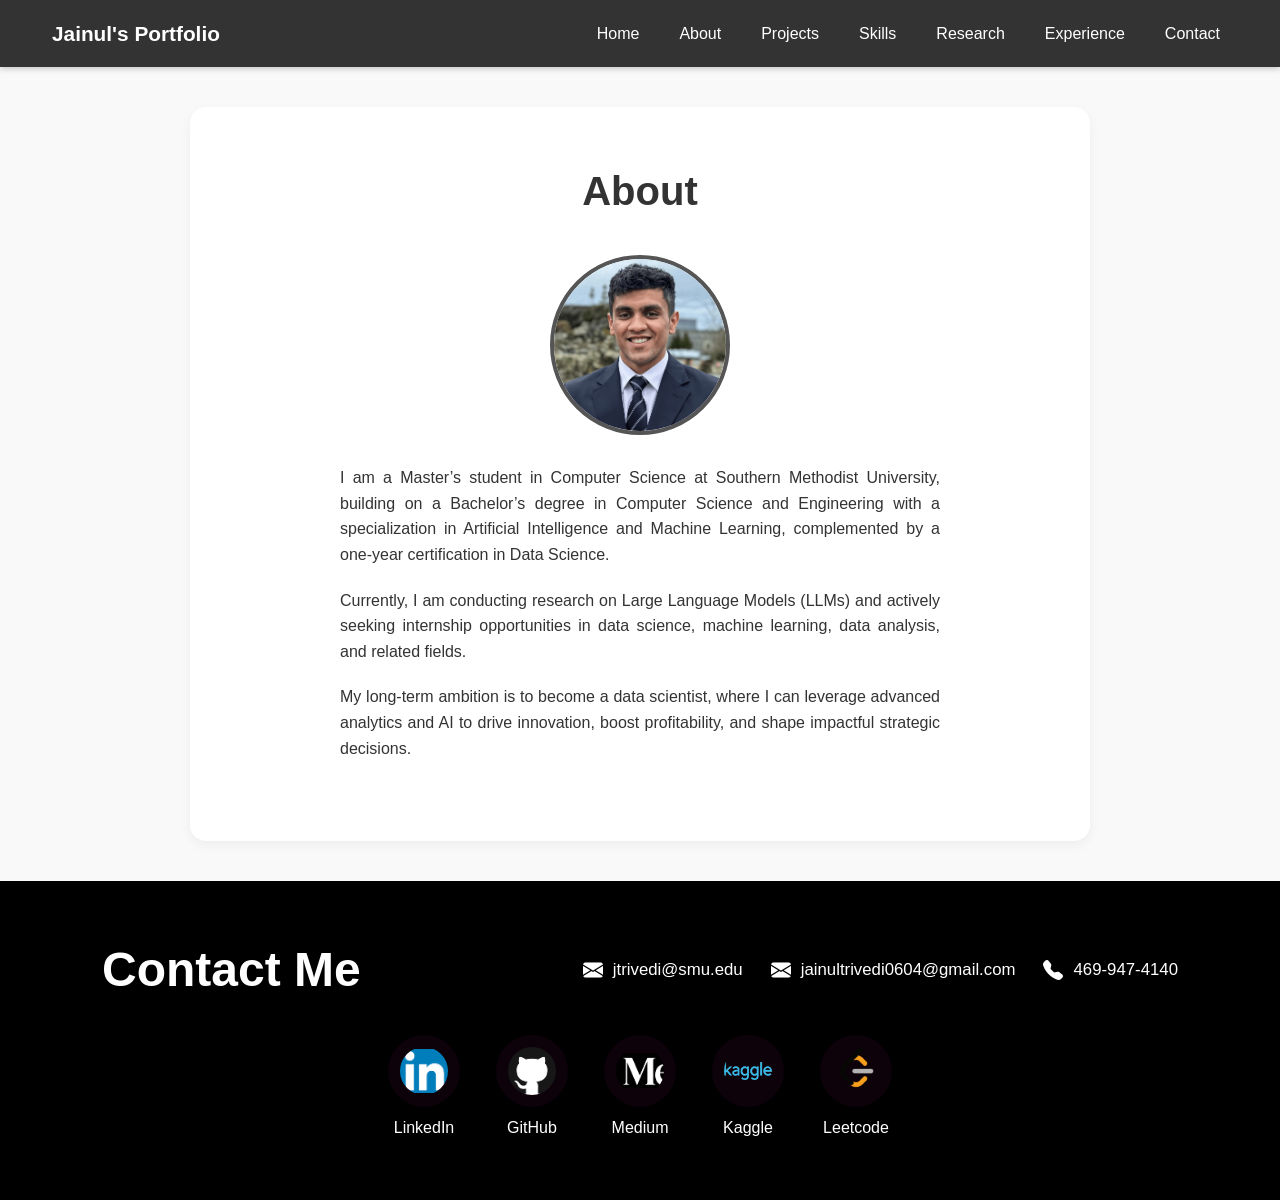
==== about.html @ 762e6ca6 "Initial commit" ====
<!DOCTYPE html>
<html lang="en">
<head>
  <meta charset="UTF-8" />
  <meta name="viewport" content="width=device-width, initial-scale=1.0"/>
  <title>About - Jainul's Portfolio</title>
  <link href="https://cdn.jsdelivr.net/npm/bootstrap@5.3.2/dist/css/bootstrap.min.css" rel="stylesheet">
  <link rel="stylesheet" href="https://cdn.jsdelivr.net/npm/bootstrap-icons@1.11.3/font/bootstrap-icons.css">
  <style>
    html {
      scroll-behavior: smooth;
    }
    body {
      margin: 0;
      font-family: Arial, sans-serif;
      line-height: 1.6;
      background-color: #f9f9f9;
      color: #333;
    }
    .navbar {
      position: sticky;
      top: 0;
      z-index: 1000;
      background-color: #333;
      padding: 12px 20px;
      box-shadow: 0 2px 6px rgba(0,0,0,0.2);
    }
    .navbar .container-fluid {
      display: flex;
      justify-content: space-between;
      align-items: center;
      max-width: 1200px;
      margin: 0 auto;
    }
    .navbar-brand {
      color: #fff;
      font-size: 1.3rem;
      font-weight: bold;
      text-decoration: none;
    }
    .nav-links {
      list-style: none;
      display: flex;
      gap: 24px;
      margin: 0;
      padding: 0;
    }
    .nav-link {
      color: #fff;
      text-decoration: none;
      font-size: 1rem;
      padding: 6px 8px;
      transition: background-color 0.3s ease, color 0.3s ease;
    }
    .nav-link:hover {
      background-color: #555;
      border-radius: 4px;
      color: #ffdd57;
    }
    @media (max-width: 768px) {
      .nav-links {
        flex-wrap: wrap;
        gap: 12px;
        justify-content: center;
      }
    }
    .about-section {
      text-align: center;
      padding: 60px 20px;
      background-color: #ffffff;
      max-width: 900px;
      margin: 40px auto;
      border-radius: 1rem;
      box-shadow: 0 4px 12px rgba(0, 0, 0, 0.05);
      transition: transform 0.3s ease;
    }
    .about-section:hover { transform: scale(1.01); }
    .about-section h1 { font-size: 2.5rem; margin-bottom: 40px; font-weight: bold; }
    .about-section img {
      width: 180px; height: 180px; border-radius: 50%; border: 4px solid #555;
      object-fit: cover; display: block; margin: 0 auto 30px;
      transition: transform 0.3s ease, box-shadow 0.3s ease;
    }
    .about-section img:hover {
      transform: scale(1.05);
      box-shadow: 0 8px 20px rgba(0, 0, 0, 0.15);
    }
    .about-text { max-width: 600px; margin: 0 auto; font-size: 1rem; text-align: justify; }
    .about-text p { margin-bottom: 20px; }
    @media (max-width: 600px) {
      .about-section h1 { font-size: 2rem; }
      .about-section img { width: 140px; height: 140px; }
    }
    .contact-section {
      background-color: #000;
      color: #fff;
      padding: 60px 20px;
    }
    .contact-section .container-fluid {
      max-width: 1100px;
    }
    .contact-top {
      display: flex;
      align-items: center;
      justify-content: space-between;
      gap: 20px;
      flex-wrap: wrap;
    }
    .contact-top h2 {
      font-size: 3rem;
      margin: 0;
      font-weight: 700;
    }
    .contact-info {
      display: flex;
      gap: 28px;
      align-items: center;
    }
    .contact-info a {
      display: inline-flex;
      align-items: center;
      gap: 10px;
      color: #fff;
      text-decoration: none;
      font-weight: 500;
      font-size: 1.05rem;
    }
    .contact-info .bi {
      font-size: 1.25rem;
      color: #fff;
    }
    .social-icons {
      display: flex;
      justify-content: center;
      gap: 36px;
      flex-wrap: wrap;
      margin-top: 36px;
    }
    .icon-item {
      display: flex;
      flex-direction: column;
      align-items: center;
      text-decoration: none;
      color: #fff;
    }
    .icon-item img {
      width: 72px;
      height: 72px;
      border-radius: 50%;
      background-color: #0d020a;
      padding: 12px;
      object-fit: contain;
      display: block;
      transition: transform .25s ease, box-shadow .25s ease;
    }
    .icon-item span {
      margin-top: 8px;
      font-size: 1rem;
    }
    .icon-item:hover img {
      transform: translateY(-6px);
      box-shadow: 0 10px 30px rgba(227,95,185,0.22);
    }
    @media (max-width: 767px) {
      .contact-top {
        align-items: flex-start;
      }
      .contact-top h2 { font-size: 2.2rem; }
      .contact-info { gap: 18px; margin-top: 8px; }
      .social-icons { justify-content: flex-start; margin-top: 20px; }
    }
  </style>
</head>
<body>
    <nav class="navbar">
        <div class="container-fluid">
        <a href="index.html" class="navbar-brand">Jainul's Portfolio</a>
        <ul class="nav-links">
            <li><a class="nav-link" href="index.html">Home</a></li>
            <li><a class="nav-link" href="about.html">About</a></li>
            <li><a class="nav-link" href="projects.html">Projects</a></li>
            <li><a class="nav-link" href="skills.html">Skills</a></li>
            <li><a class="nav-link" href="research.html">Research</a></li>
            <li><a class="nav-link" href="experience.html">Experience</a></li>
            <li><a class="nav-link" href="#contact">Contact</a></li>
        </ul>
        </div>
    </nav>
  
  <section id="about" class="about-section">
    <h1>About</h1>
    <img src="images/about.png" alt="Profile Picture" />
    <div class="about-text">
      <p>I am a Master’s student in Computer Science at Southern Methodist University, building on a Bachelor’s degree in Computer Science and Engineering with a specialization in Artificial Intelligence and Machine Learning, complemented by a one-year certification in Data Science.</p>
      <p>Currently, I am conducting research on Large Language Models (LLMs) and actively seeking internship opportunities in data science, machine learning, data analysis, and related fields.</p>
      <p>My long-term ambition is to become a data scientist, where I can leverage advanced analytics and AI to drive innovation, boost profitability, and shape impactful strategic decisions.</p>
    </div>
  </section>

  <section id="contact" class="contact-section">
    <div class="container-fluid">
      <div class="contact-top">
        <h2>Contact Me</h2>
        <div class="contact-info">
          <a href="mailto:jtrivedi@smu.edu">
            <i class="bi bi-envelope-fill"></i>
            <span>jtrivedi@smu.edu</span>
          </a>
          <a href="mailto:jainultrivedi0604@gmail.com">
            <i class="bi bi-envelope-fill"></i>
            <span>jainultrivedi0604@gmail.com</span>
          </a>
          <a href="tel:4699474140">
            <i class="bi bi-telephone-fill"></i>
            <span>469-947-4140</span>
          </a>
        </div>
      </div>
      <div class="social-icons">
        <a class="icon-item" href="https://www.linkedin.com/in/jainultrivedi" target="_blank" aria-label="LinkedIn">
          <img src="images/contact/1.png" alt="LinkedIn">
          <span>LinkedIn</span>
        </a>
        <a class="icon-item" href="https://github.com/JainulTrivedi55555" target="_blank" aria-label="GitHub">
          <img src="images/contact/3.png" alt="GitHub">
          <span>GitHub</span>
        </a>
        <a class="icon-item" href="https://medium.com/@jainultrivedi55555" target="_blank" aria-label="Medium">
          <img src="images/contact/4.png" alt="Medium">
          <span>Medium</span>
        </a>
        <a class="icon-item" href="https://www.kaggle.com/jainultrivedi1" target="_blank" aria-label="Kaggle">
          <img src="images/contact/2.png" alt="Kaggle">
          <span>Kaggle</span>
        </a>
        <a class="icon-item" href="https://leetcode.com/u/91ikk5rxSj/" target="_blank" aria-label="Leetcode">
          <img src="images/contact/5.png" alt="Leetcode">
          <span>Leetcode</span>
        </a>
      </div>
    </div>
  </section>
</body>
</html>
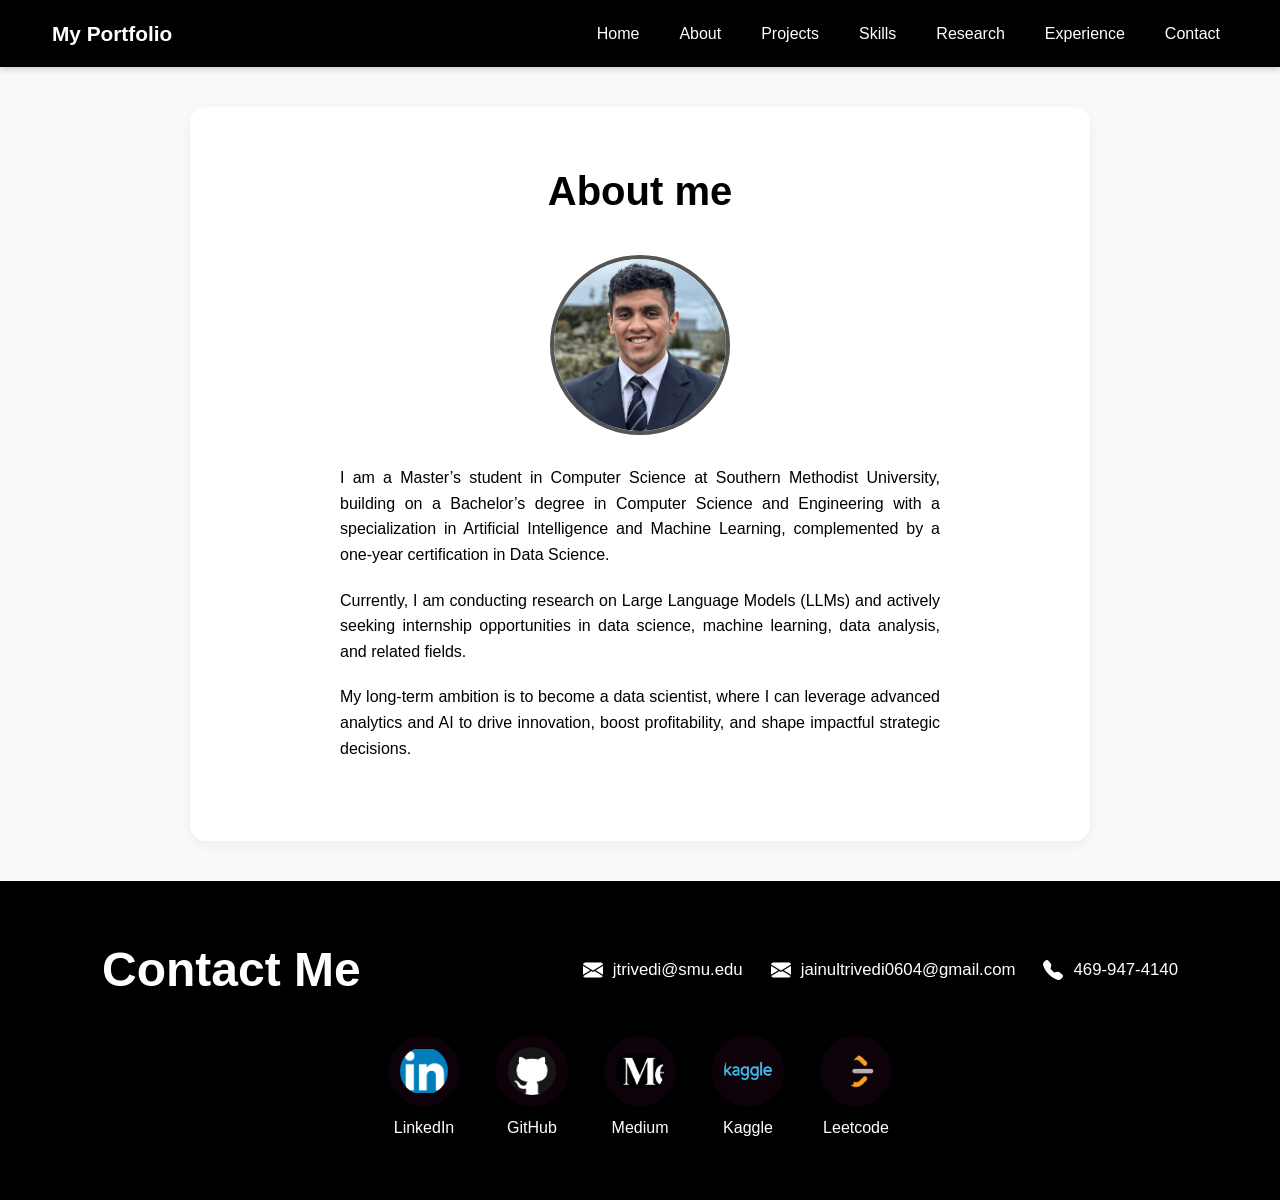
==== commit c0d58c90: "Second Commit" ====
--- a/about.html
+++ b/about.html
@@ -15,13 +15,13 @@
       font-family: Arial, sans-serif;
       line-height: 1.6;
       background-color: #f9f9f9;
-      color: #333;
+      color: #000000;
     }
     .navbar {
       position: sticky;
       top: 0;
       z-index: 1000;
-      background-color: #333;
+      background-color: #000000;
       padding: 12px 20px;
       box-shadow: 0 2px 6px rgba(0,0,0,0.2);
     }
@@ -53,7 +53,7 @@
       transition: background-color 0.3s ease, color 0.3s ease;
     }
     .nav-link:hover {
-      background-color: #555;
+      background-color: #000000;
       border-radius: 4px;
       color: #ffdd57;
     }
@@ -174,7 +174,7 @@
 <body>
     <nav class="navbar">
         <div class="container-fluid">
-        <a href="index.html" class="navbar-brand">Jainul's Portfolio</a>
+        <a href="index.html" class="navbar-brand">My Portfolio</a>
         <ul class="nav-links">
             <li><a class="nav-link" href="index.html">Home</a></li>
             <li><a class="nav-link" href="about.html">About</a></li>
@@ -188,7 +188,7 @@
     </nav>
   
   <section id="about" class="about-section">
-    <h1>About</h1>
+    <h1>About me</h1>
     <img src="images/about.png" alt="Profile Picture" />
     <div class="about-text">
       <p>I am a Master’s student in Computer Science at Southern Methodist University, building on a Bachelor’s degree in Computer Science and Engineering with a specialization in Artificial Intelligence and Machine Learning, complemented by a one-year certification in Data Science.</p>
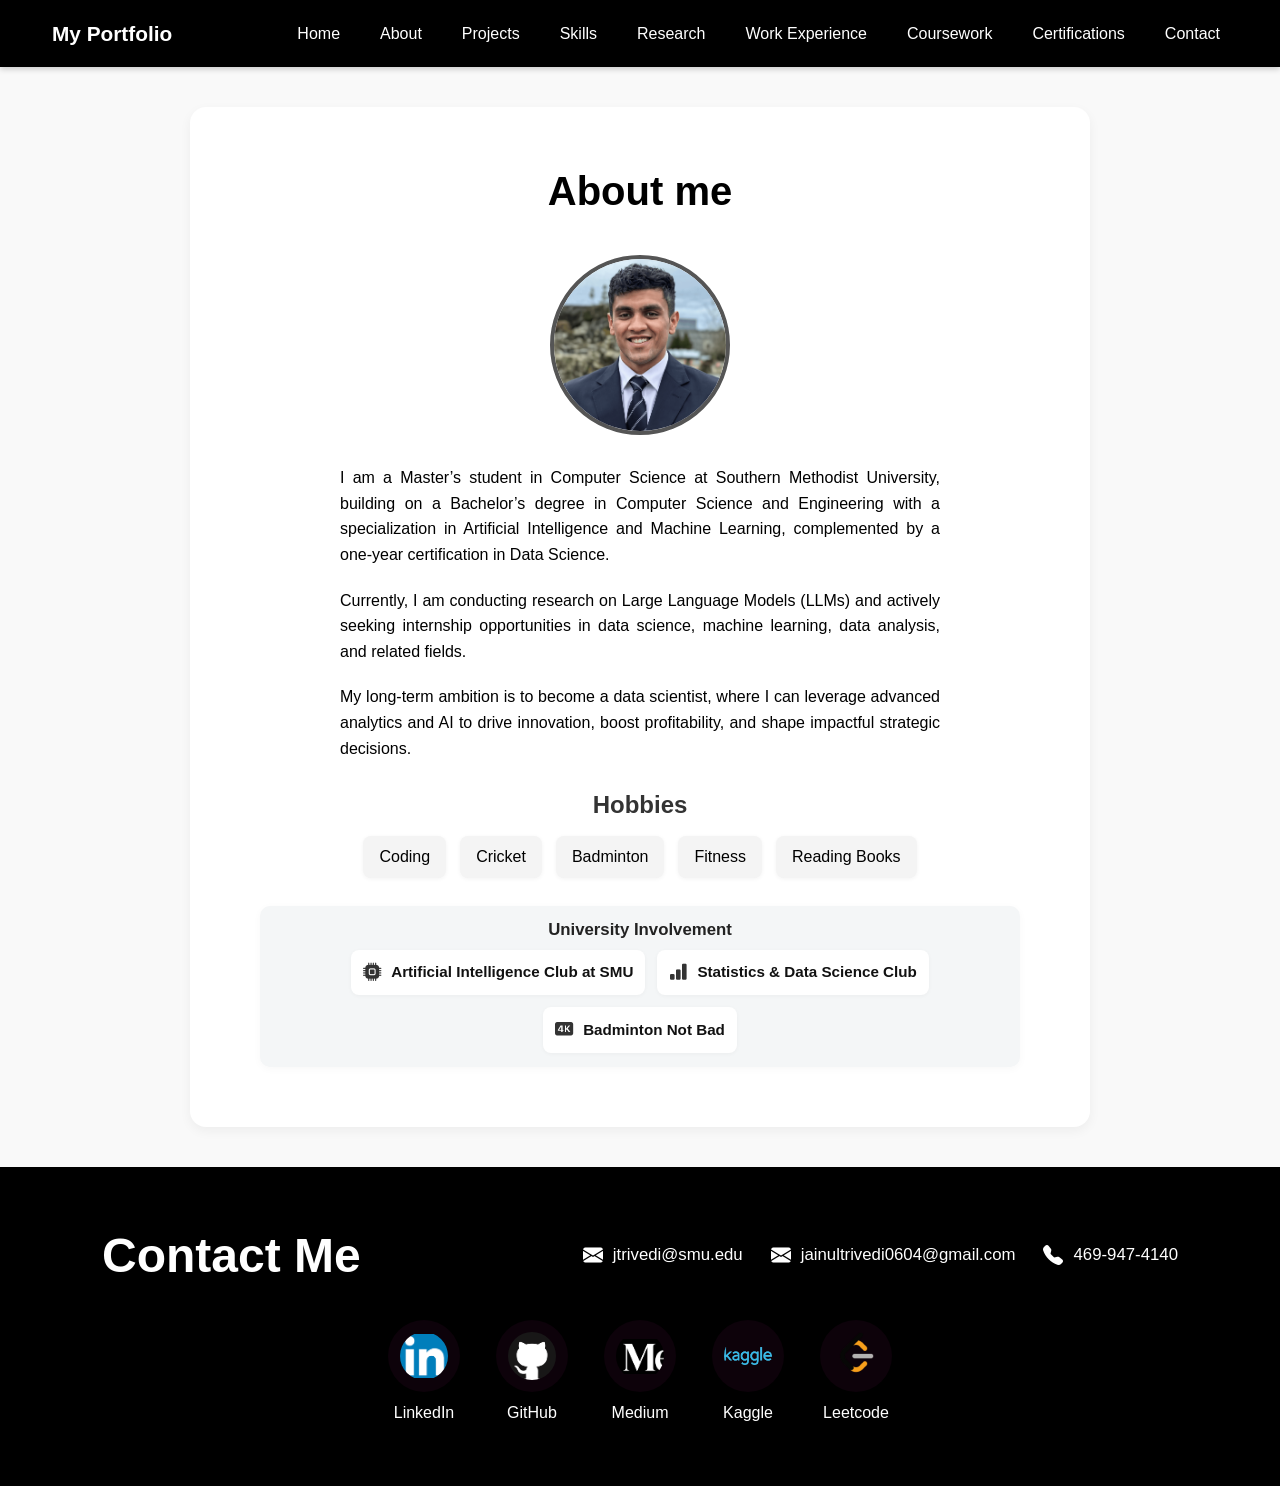
==== commit 0e25b3ab: "Coursework and certifications created" ====
--- a/about.html
+++ b/about.html
@@ -7,72 +7,40 @@
   <link href="https://cdn.jsdelivr.net/npm/bootstrap@5.3.2/dist/css/bootstrap.min.css" rel="stylesheet">
   <link rel="stylesheet" href="https://cdn.jsdelivr.net/npm/bootstrap-icons@1.11.3/font/bootstrap-icons.css">
   <style>
-    html {
-      scroll-behavior: smooth;
-    }
+    html { scroll-behavior: smooth; }
     body {
-      margin: 0;
-      font-family: Arial, sans-serif;
-      line-height: 1.6;
-      background-color: #f9f9f9;
-      color: #000000;
-    }
+      margin: 0; font-family: Arial, sans-serif; line-height: 1.6;
+      background-color: #f9f9f9; color: #000000;
+      opacity: 0;
+      transition: opacity 0.5s ease-in-out;
+    }
+    body.fade-in { opacity: 1; }
+
     .navbar {
-      position: sticky;
-      top: 0;
-      z-index: 1000;
-      background-color: #000000;
-      padding: 12px 20px;
-      box-shadow: 0 2px 6px rgba(0,0,0,0.2);
+      position: sticky; top: 0; z-index: 1000; background-color: #000000;
+      padding: 12px 20px; box-shadow: 0 2px 6px rgba(0,0,0,0.2);
     }
     .navbar .container-fluid {
-      display: flex;
-      justify-content: space-between;
-      align-items: center;
-      max-width: 1200px;
-      margin: 0 auto;
+      display: flex; justify-content: space-between; align-items: center;
+      max-width: 1200px; margin: 0 auto;
     }
     .navbar-brand {
-      color: #fff;
-      font-size: 1.3rem;
-      font-weight: bold;
-      text-decoration: none;
+      color: #fff; font-size: 1.3rem; font-weight: bold; text-decoration: none;
     }
     .nav-links {
-      list-style: none;
-      display: flex;
-      gap: 24px;
-      margin: 0;
-      padding: 0;
+      list-style: none; display: flex; gap: 24px; margin: 0; padding: 0;
     }
     .nav-link {
-      color: #fff;
-      text-decoration: none;
-      font-size: 1rem;
-      padding: 6px 8px;
-      transition: background-color 0.3s ease, color 0.3s ease;
-    }
-    .nav-link:hover {
-      background-color: #000000;
-      border-radius: 4px;
-      color: #ffdd57;
-    }
-    @media (max-width: 768px) {
-      .nav-links {
-        flex-wrap: wrap;
-        gap: 12px;
-        justify-content: center;
-      }
-    }
+      color: #fff; text-decoration: none; font-size: 1rem;
+      padding: 6px 8px; transition: background-color 0.3s ease, color 0.3s ease;
+    }
+    .nav-link:hover { background-color: #000000; border-radius: 4px; color: #ffdd57; }
+    @media (max-width: 768px) { .nav-links { flex-wrap: wrap; gap: 12px; justify-content: center; } }
+
     .about-section {
-      text-align: center;
-      padding: 60px 20px;
-      background-color: #ffffff;
-      max-width: 900px;
-      margin: 40px auto;
-      border-radius: 1rem;
-      box-shadow: 0 4px 12px rgba(0, 0, 0, 0.05);
-      transition: transform 0.3s ease;
+      text-align: center; padding: 60px 20px; background-color: #ffffff;
+      max-width: 900px; margin: 40px auto; border-radius: 1rem;
+      box-shadow: 0 4px 12px rgba(0,0,0,0.05); transition: transform 0.3s ease;
     }
     .about-section:hover { transform: scale(1.01); }
     .about-section h1 { font-size: 2.5rem; margin-bottom: 40px; font-weight: bold; }
@@ -81,112 +49,116 @@
       object-fit: cover; display: block; margin: 0 auto 30px;
       transition: transform 0.3s ease, box-shadow 0.3s ease;
     }
-    .about-section img:hover {
-      transform: scale(1.05);
-      box-shadow: 0 8px 20px rgba(0, 0, 0, 0.15);
-    }
+    .about-section img:hover { transform: scale(1.05); box-shadow: 0 8px 20px rgba(0,0,0,0.15); }
     .about-text { max-width: 600px; margin: 0 auto; font-size: 1rem; text-align: justify; }
     .about-text p { margin-bottom: 20px; }
+
+    /* Hobbies styling */
+    .hobbies-section { margin-top: 30px; text-align: center; }
+    .hobbies-section h2 { font-size: 1.5rem; margin-bottom: 16px; font-weight: 600; color: #333; }
+    .hobbies-list { display: flex; justify-content: center; flex-wrap: wrap; gap: 14px; }
+    .hobby {
+      background-color: #f4f4f4; padding: 8px 16px;
+      border-radius: 8px; font-weight: 500; box-shadow: 0 1px 4px rgba(0,0,0,0.05);
+    }
+
+    /* University Involvement styling */
+    .univ-involvement {
+      margin-top: 28px; padding: 14px; background-color: #f4f6f7;
+      border-radius: 10px; max-width: 760px; margin-left: auto; margin-right: auto;
+      box-shadow: 0 2px 8px rgba(0,0,0,0.03);
+    }
+    .univ-involvement h2 {
+      font-size: 1.05rem; margin: 0 0 10px 0; text-align: center; color: #222; font-weight: 600;
+    }
+    .univ-clubs {
+      display: flex; justify-content: center; gap: 12px; flex-wrap: wrap;
+    }
+    .univ-club {
+      display: flex; align-items: center; gap: 10px;
+      background-color: #ffffff; padding: 8px 12px; border-radius: 8px;
+      min-width: 170px; box-shadow: 0 1px 4px rgba(0,0,0,0.04);
+    }
+    .univ-club i { font-size: 1.15rem; color: #333; }
+    .univ-club .title { font-size: 0.95rem; font-weight: 600; color: #111; text-align: left; }
+
     @media (max-width: 600px) {
       .about-section h1 { font-size: 2rem; }
       .about-section img { width: 140px; height: 140px; }
-    }
+      .univ-involvement { padding: 12px; }
+      .univ-club { min-width: 140px; padding: 6px 10px; }
+      .univ-club .title { font-size: 0.85rem; }
+    }
+
     .contact-section {
-      background-color: #000;
-      color: #fff;
-      padding: 60px 20px;
-    }
-    .contact-section .container-fluid {
-      max-width: 1100px;
-    }
+      background-color: #000; color: #fff; padding: 60px 20px;
+    }
+    .contact-section .container-fluid { max-width: 1100px; }
     .contact-top {
-      display: flex;
-      align-items: center;
-      justify-content: space-between;
-      gap: 20px;
-      flex-wrap: wrap;
-    }
-    .contact-top h2 {
-      font-size: 3rem;
-      margin: 0;
-      font-weight: 700;
-    }
-    .contact-info {
-      display: flex;
-      gap: 28px;
-      align-items: center;
-    }
+      display: flex; align-items: center; justify-content: space-between;
+      gap: 20px; flex-wrap: wrap;
+    }
+    .contact-top h2 { font-size: 3rem; margin: 0; font-weight: 700; }
+    .contact-info { display: flex; gap: 28px; align-items: center; }
     .contact-info a {
-      display: inline-flex;
-      align-items: center;
-      gap: 10px;
-      color: #fff;
-      text-decoration: none;
-      font-weight: 500;
-      font-size: 1.05rem;
-    }
-    .contact-info .bi {
-      font-size: 1.25rem;
-      color: #fff;
-    }
+      display: inline-flex; align-items: center; gap: 10px;
+      color: #fff; text-decoration: none; font-weight: 500; font-size: 1.05rem;
+    }
+    .contact-info .bi { font-size: 1.25rem; color: #fff; }
     .social-icons {
-      display: flex;
-      justify-content: center;
-      gap: 36px;
-      flex-wrap: wrap;
-      margin-top: 36px;
+      display: flex; justify-content: center; gap: 36px; flex-wrap: wrap; margin-top: 36px;
     }
     .icon-item {
-      display: flex;
-      flex-direction: column;
-      align-items: center;
-      text-decoration: none;
-      color: #fff;
+      display: flex; flex-direction: column; align-items: center;
+      text-decoration: none; color: #fff;
     }
     .icon-item img {
-      width: 72px;
-      height: 72px;
-      border-radius: 50%;
-      background-color: #0d020a;
-      padding: 12px;
-      object-fit: contain;
-      display: block;
+      width: 72px; height: 72px; border-radius: 50%; background-color: #0d020a;
+      padding: 12px; object-fit: contain; display: block;
       transition: transform .25s ease, box-shadow .25s ease;
     }
-    .icon-item span {
-      margin-top: 8px;
-      font-size: 1rem;
-    }
+    .icon-item span { margin-top: 8px; font-size: 1rem; }
     .icon-item:hover img {
       transform: translateY(-6px);
       box-shadow: 0 10px 30px rgba(227,95,185,0.22);
     }
     @media (max-width: 767px) {
-      .contact-top {
-        align-items: flex-start;
-      }
+      .contact-top { align-items: flex-start; }
       .contact-top h2 { font-size: 2.2rem; }
       .contact-info { gap: 18px; margin-top: 8px; }
       .social-icons { justify-content: flex-start; margin-top: 20px; }
     }
+    .fade-item {
+        opacity: 0;
+        transform: translateY(20px);
+        transition: opacity 0.8s ease-out, transform 0.8s ease-out;
+    }
+
+    .fade-item.show {
+        opacity: 1;
+        transform: translateY(0);
+    }
+
   </style>
 </head>
 <body>
-    <nav class="navbar">
-        <div class="container-fluid">
-        <a href="index.html" class="navbar-brand">My Portfolio</a>
-        <ul class="nav-links">
-            <li><a class="nav-link" href="index.html">Home</a></li>
-            <li><a class="nav-link" href="about.html">About</a></li>
-            <li><a class="nav-link" href="projects.html">Projects</a></li>
-            <li><a class="nav-link" href="skills.html">Skills</a></li>
-            <li><a class="nav-link" href="research.html">Research</a></li>
-            <li><a class="nav-link" href="experience.html">Experience</a></li>
-            <li><a class="nav-link" href="#contact">Contact</a></li>
-        </ul>
-        </div>
-    </nav>
-  
+  <nav class="navbar">
+    <div class="container-fluid">
+      <a href="index.html" class="navbar-brand">My Portfolio</a>
+      <ul class="nav-links">
+        <li><a class="nav-link" href="index.html">Home</a></li>
+        <li><a class="nav-link" href="about.html">About</a></li>
+        <li><a class="nav-link" href="projects.html">Projects</a></li>
+        <li><a class="nav-link" href="skills.html">Skills</a></li>
+        <li><a class="nav-link" href="research.html">Research</a></li>
+        <li><a class="nav-link" href="experience.html">Work Experience</a></li>
+        <li><a class="nav-link" href="coursework.html">Coursework</a></li>
+        <li><a class="nav-link" href="certifications.html">Certifications</a></li>
+        <li><a class="nav-link" href="#contact">Contact</a></li>
+      </ul>
+    </div>
+  </nav>
+
   <section id="about" class="about-section">
     <h1>About me</h1>
     <img src="images/about.png" alt="Profile Picture" />
@@ -194,6 +166,37 @@
       <p>I am a Master’s student in Computer Science at Southern Methodist University, building on a Bachelor’s degree in Computer Science and Engineering with a specialization in Artificial Intelligence and Machine Learning, complemented by a one-year certification in Data Science.</p>
       <p>Currently, I am conducting research on Large Language Models (LLMs) and actively seeking internship opportunities in data science, machine learning, data analysis, and related fields.</p>
       <p>My long-term ambition is to become a data scientist, where I can leverage advanced analytics and AI to drive innovation, boost profitability, and shape impactful strategic decisions.</p>
+    </div>
+
+    <!-- Hobbies Section -->
+    <div class="hobbies-section">
+      <h2>Hobbies</h2>
+      <div class="hobbies-list">
+        <div class="hobby">Coding</div>
+        <div class="hobby">Cricket</div>
+        <div class="hobby">Badminton</div>
+        <div class="hobby">Fitness</div>
+        <div class="hobby">Reading Books</div>
+      </div>
+    </div>
+
+    <!-- University Involvement -->
+    <div class="univ-involvement" aria-label="University involvement">
+      <h2>University Involvement</h2>
+      <div class="univ-clubs">
+        <div class="univ-club" title="Artificial Intelligence Club at SMU">
+          <i class="bi bi-cpu-fill"></i>
+          <div class="title">Artificial Intelligence Club at SMU</div>
+        </div>
+        <div class="univ-club" title="Statistics & Data Science Club">
+          <i class="bi bi-bar-chart-fill"></i>
+          <div class="title">Statistics & Data Science Club</div>
+        </div>
+        <div class="univ-club" title="Badminton Not Bad">
+          <i class="bi bi-badge-4k-fill"></i>
+          <div class="title">Badminton Not Bad</div>
+        </div>
+      </div>
     </div>
   </section>
 
@@ -240,5 +243,28 @@
       </div>
     </div>
   </section>
+
+  <script>
+    // Fade in on page load
+    window.addEventListener('DOMContentLoaded', () => {
+      document.body.classList.add('fade-in');
+    });
+
+    // Fade out on link click
+    const links = document.querySelectorAll('a.nav-link, .btn-resume');
+    links.forEach(link => {
+      link.addEventListener('click', e => {
+        const href = link.getAttribute('href');
+        if (href && !href.startsWith('#') && !href.startsWith('mailto:') && !href.startsWith('tel:')) {
+          e.preventDefault();
+          document.body.classList.remove('fade-in');
+          document.body.style.opacity = 0;
+          setTimeout(() => {
+            window.location = href;
+          }, 400); // same as transition duration
+        }
+      });
+    });
+  </script>
 </body>
-</html>+</html>
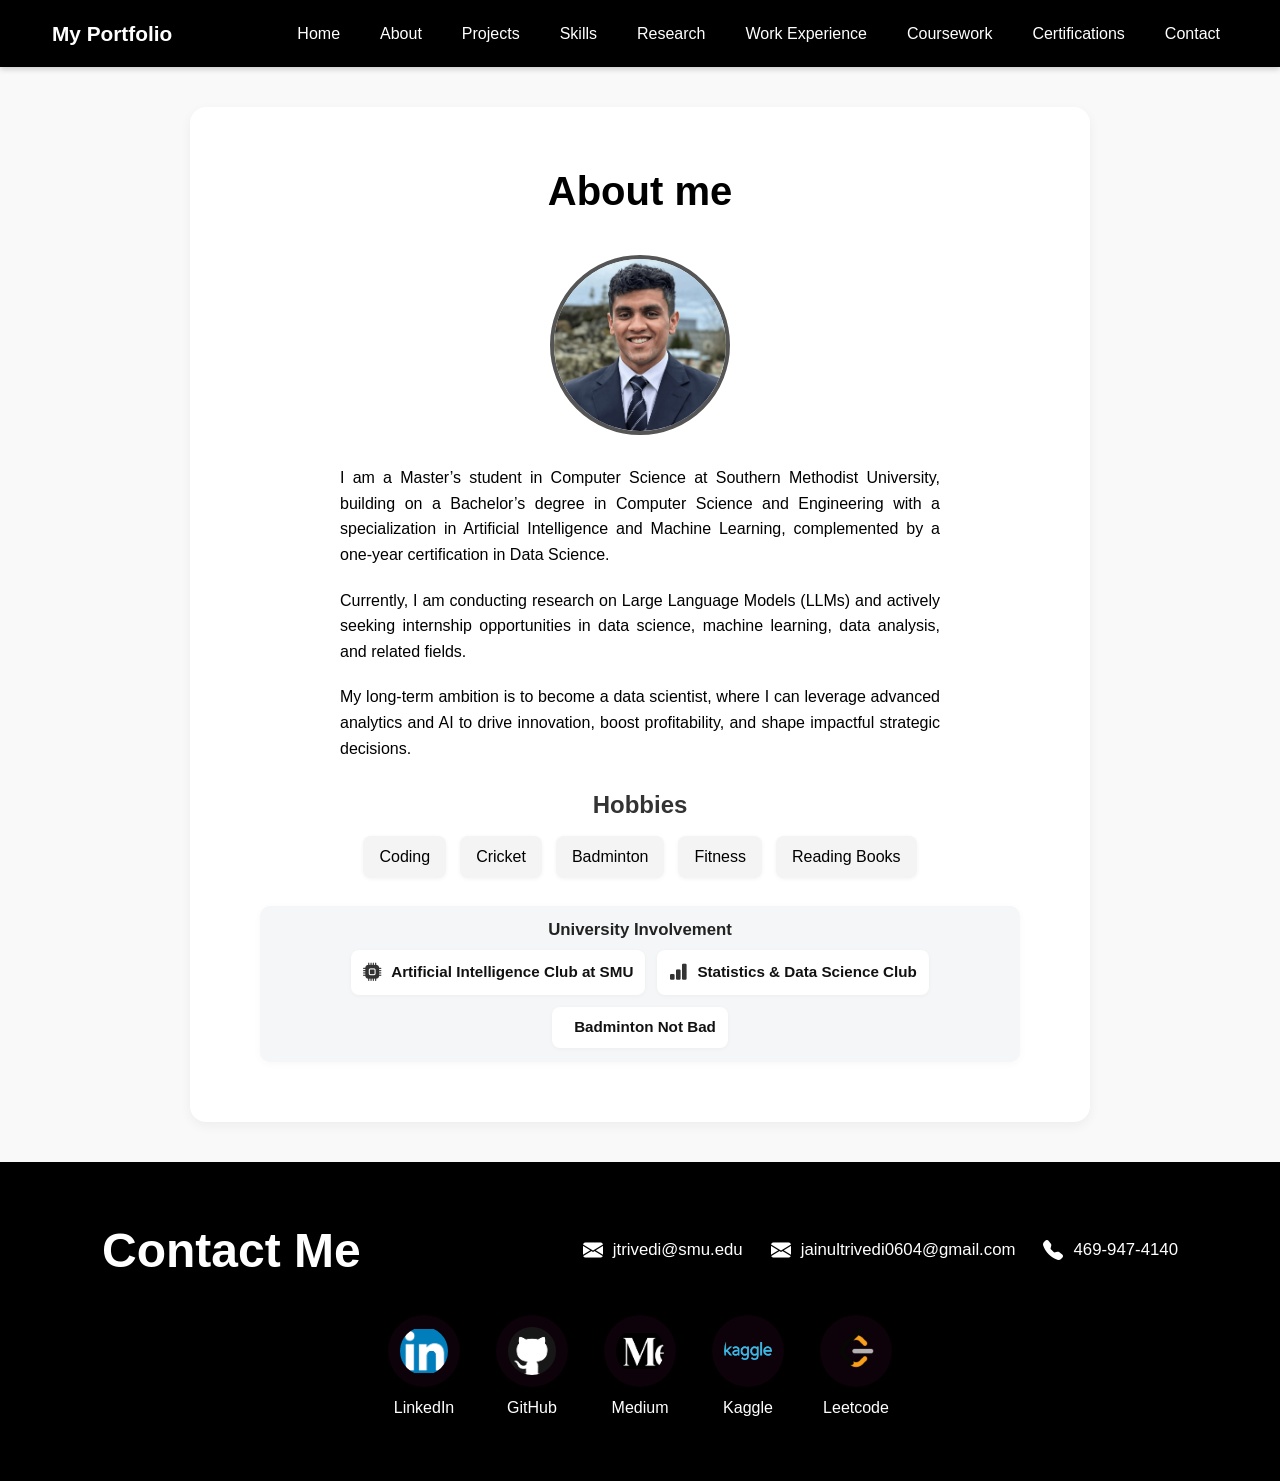
==== commit e38acba7: "About section updated" ====
--- a/about.html
+++ b/about.html
@@ -193,7 +193,7 @@
           <div class="title">Statistics & Data Science Club</div>
         </div>
         <div class="univ-club" title="Badminton Not Bad">
-          <i class="bi bi-badge-4k-fill"></i>
+          <i class="bi bi-badge-fill"></i>
           <div class="title">Badminton Not Bad</div>
         </div>
       </div>
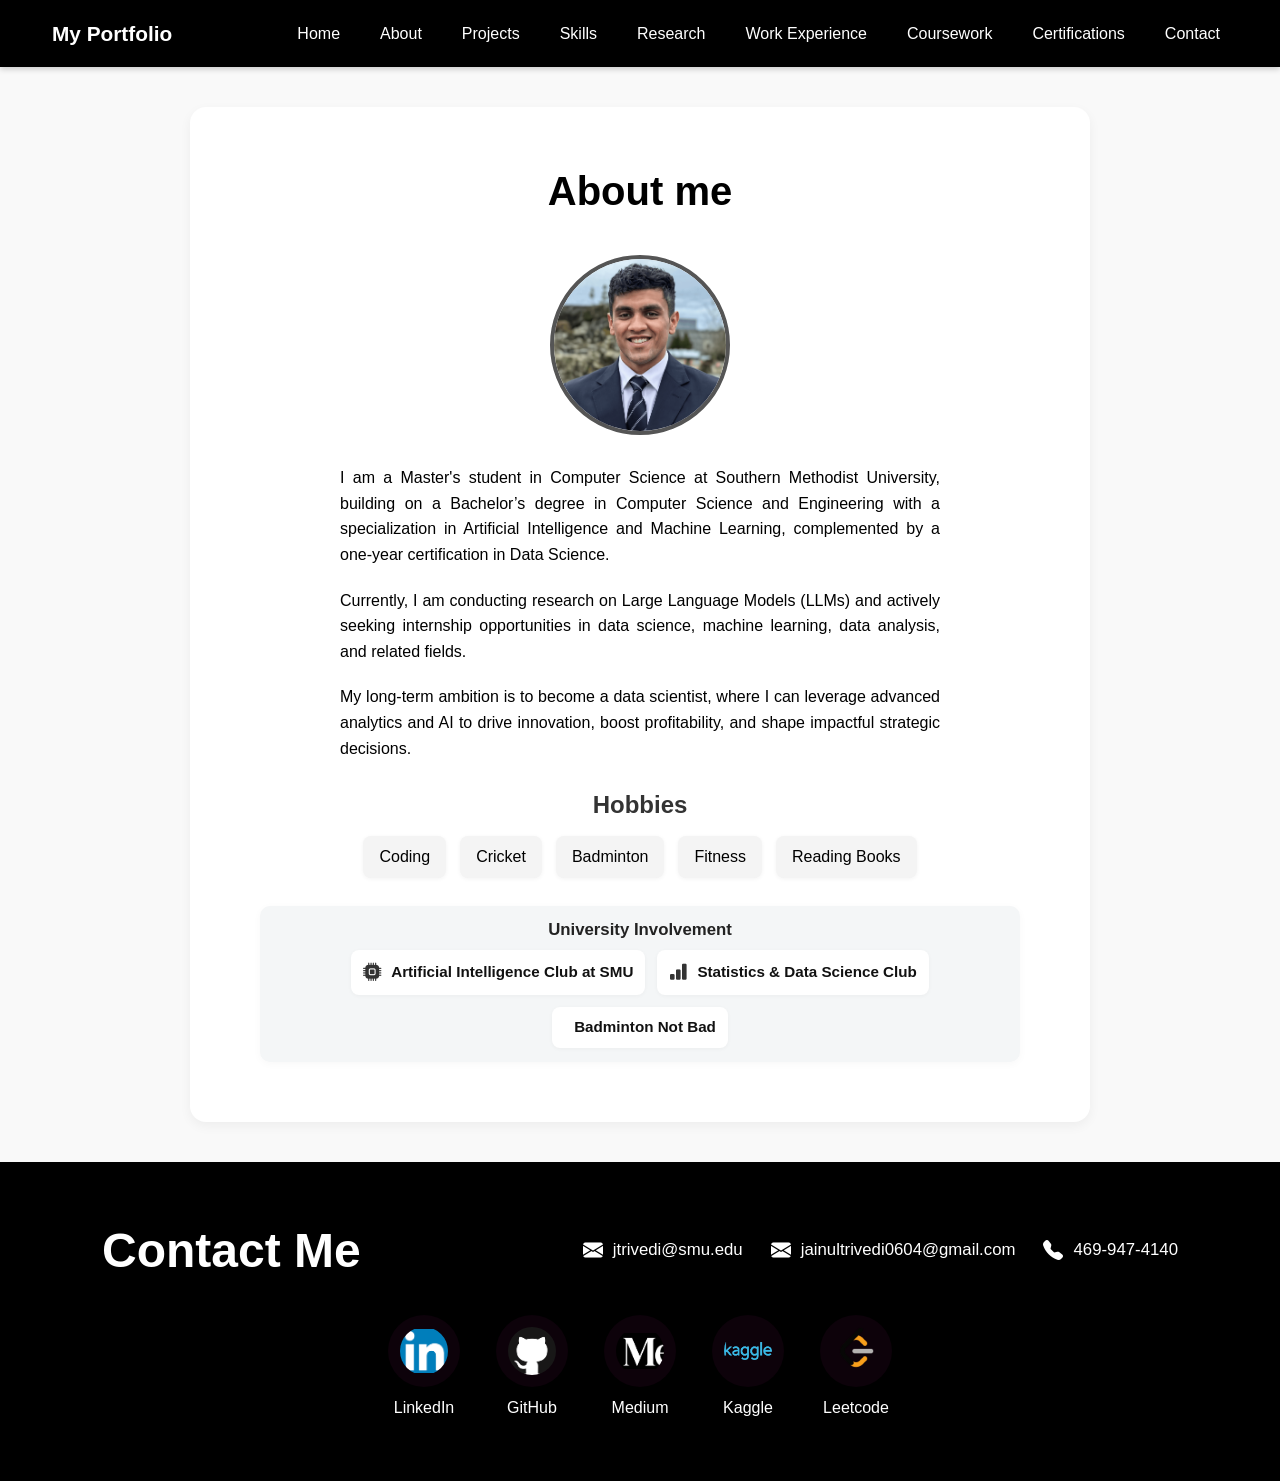
==== commit 12887502: "About updated" ====
--- a/about.html
+++ b/about.html
@@ -163,7 +163,7 @@
     <h1>About me</h1>
     <img src="images/about.png" alt="Profile Picture" />
     <div class="about-text">
-      <p>I am a Master’s student in Computer Science at Southern Methodist University, building on a Bachelor’s degree in Computer Science and Engineering with a specialization in Artificial Intelligence and Machine Learning, complemented by a one-year certification in Data Science.</p>
+      <p>I am a Master's student in Computer Science at Southern Methodist University, building on a Bachelor’s degree in Computer Science and Engineering with a specialization in Artificial Intelligence and Machine Learning, complemented by a one-year certification in Data Science.</p>
       <p>Currently, I am conducting research on Large Language Models (LLMs) and actively seeking internship opportunities in data science, machine learning, data analysis, and related fields.</p>
       <p>My long-term ambition is to become a data scientist, where I can leverage advanced analytics and AI to drive innovation, boost profitability, and shape impactful strategic decisions.</p>
     </div>
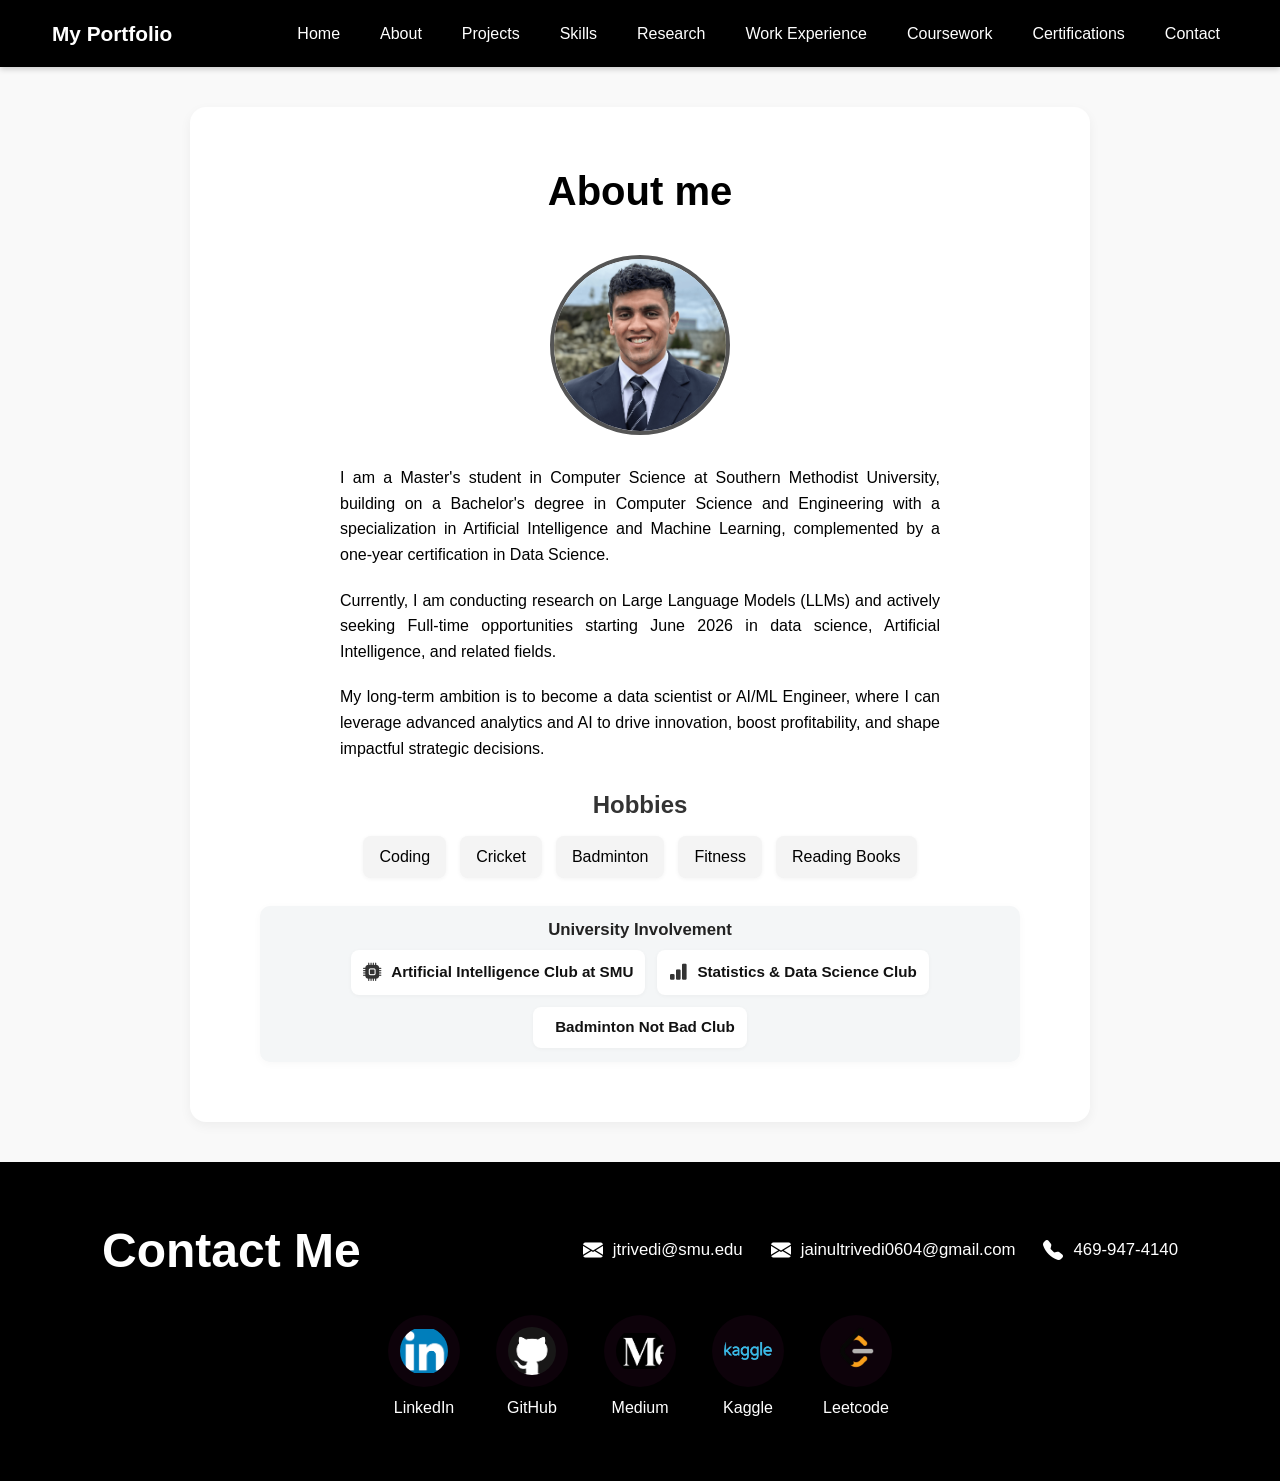
==== commit b64304d5: "Updated about section" ====
--- a/about.html
+++ b/about.html
@@ -163,9 +163,9 @@
     <h1>About me</h1>
     <img src="images/about.png" alt="Profile Picture" />
     <div class="about-text">
-      <p>I am a Master's student in Computer Science at Southern Methodist University, building on a Bachelor’s degree in Computer Science and Engineering with a specialization in Artificial Intelligence and Machine Learning, complemented by a one-year certification in Data Science.</p>
-      <p>Currently, I am conducting research on Large Language Models (LLMs) and actively seeking internship opportunities in data science, machine learning, data analysis, and related fields.</p>
-      <p>My long-term ambition is to become a data scientist, where I can leverage advanced analytics and AI to drive innovation, boost profitability, and shape impactful strategic decisions.</p>
+      <p>I am a Master's student in Computer Science at Southern Methodist University, building on a Bachelor's degree in Computer Science and Engineering with a specialization in Artificial Intelligence and Machine Learning, complemented by a one-year certification in Data Science.</p>
+      <p>Currently, I am conducting research on Large Language Models (LLMs) and actively seeking Full-time opportunities starting June 2026 in data science, Artificial Intelligence, and related fields.</p>
+      <p>My long-term ambition is to become a data scientist or AI/ML Engineer, where I can leverage advanced analytics and AI to drive innovation, boost profitability, and shape impactful strategic decisions.</p>
     </div>
 
     <!-- Hobbies Section -->
@@ -194,7 +194,7 @@
         </div>
         <div class="univ-club" title="Badminton Not Bad">
           <i class="bi bi-badge-fill"></i>
-          <div class="title">Badminton Not Bad</div>
+          <div class="title">Badminton Not Bad Club</div>
         </div>
       </div>
     </div>
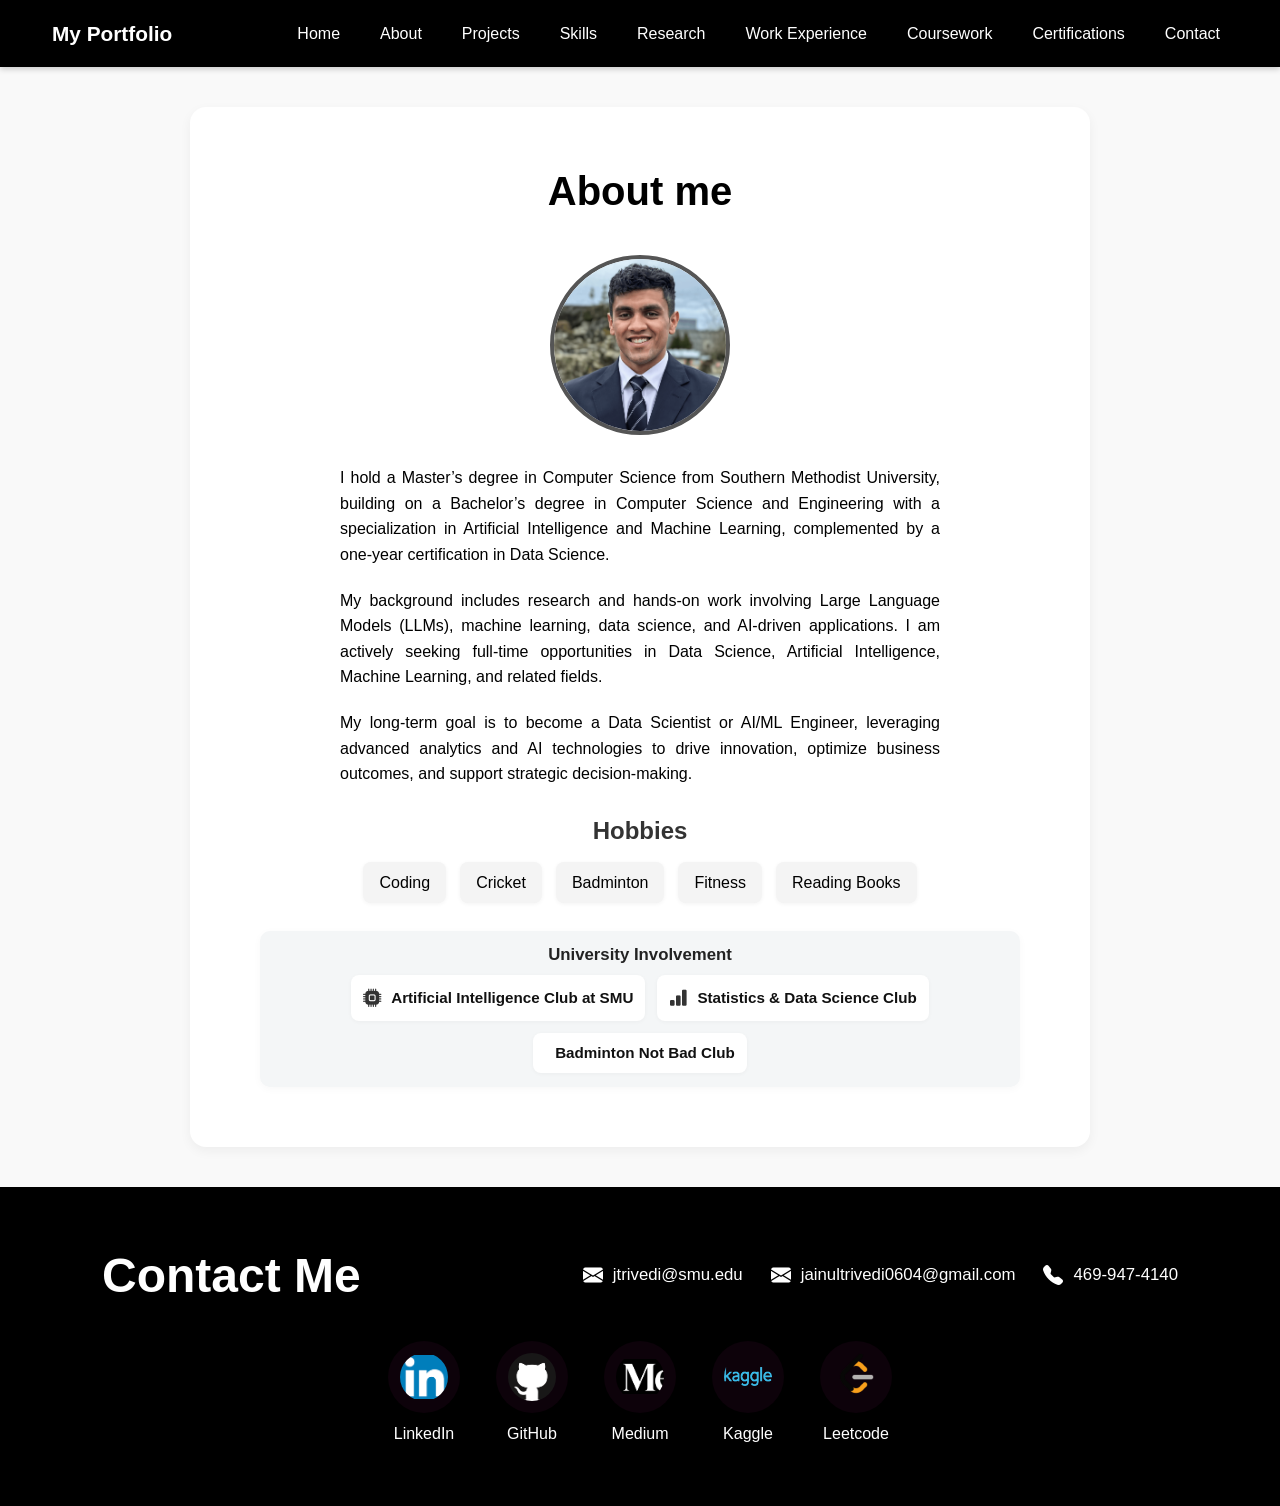
==== commit 98e22f12: "About section updated" ====
--- a/about.html
+++ b/about.html
@@ -163,9 +163,9 @@
     <h1>About me</h1>
     <img src="images/about.png" alt="Profile Picture" />
     <div class="about-text">
-      <p>I am a Master's student in Computer Science at Southern Methodist University, building on a Bachelor's degree in Computer Science and Engineering with a specialization in Artificial Intelligence and Machine Learning, complemented by a one-year certification in Data Science.</p>
-      <p>Currently, I am conducting research on Large Language Models (LLMs) and actively seeking Full-time opportunities starting June 2026 in data science, Artificial Intelligence, and related fields.</p>
-      <p>My long-term ambition is to become a data scientist or AI/ML Engineer, where I can leverage advanced analytics and AI to drive innovation, boost profitability, and shape impactful strategic decisions.</p>
+      <p>I hold a Master’s degree in Computer Science from Southern Methodist University, building on a Bachelor’s degree in Computer Science and Engineering with a specialization in Artificial Intelligence and Machine Learning, complemented by a one-year certification in Data Science.</p>
+      <p>My background includes research and hands-on work involving Large Language Models (LLMs), machine learning, data science, and AI-driven applications. I am actively seeking full-time opportunities in Data Science, Artificial Intelligence, Machine Learning, and related fields.</p>
+      <p>My long-term goal is to become a Data Scientist or AI/ML Engineer, leveraging advanced analytics and AI technologies to drive innovation, optimize business outcomes, and support strategic decision-making.</p>
     </div>
 
     <!-- Hobbies Section -->
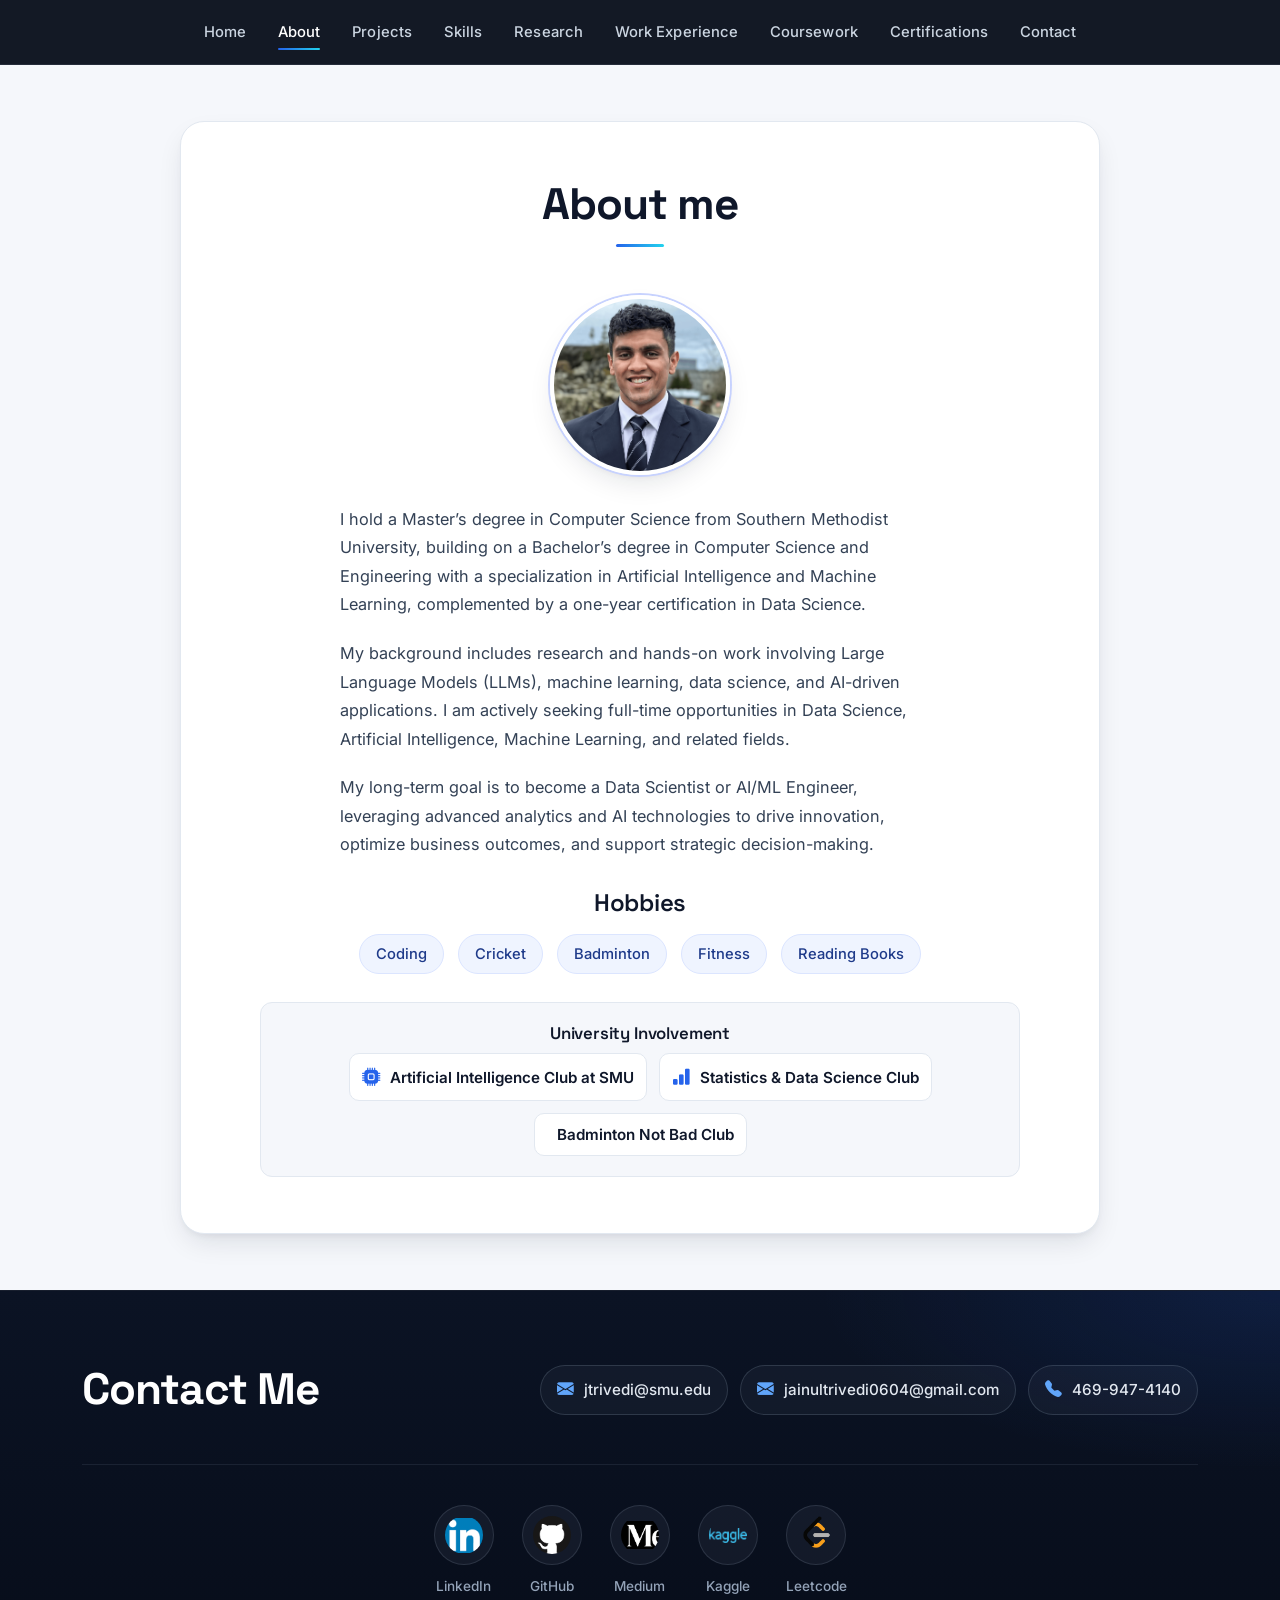
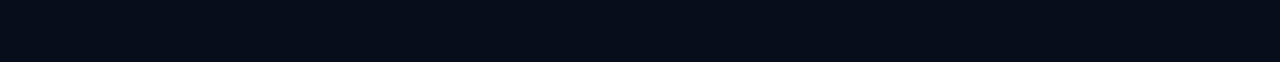
==== commit 463d4190: "Finalize portfolio UI, projects, and content updates - Add Findlark project as the second card (Sour" ====
--- a/about.html
+++ b/about.html
@@ -140,12 +140,16 @@
     }
 
   </style>
+  <link rel="preconnect" href="https://fonts.googleapis.com">
+  <link rel="preconnect" href="https://fonts.gstatic.com" crossorigin>
+  <link href="https://fonts.googleapis.com/css2?family=Inter:wght@400;500;600;700&family=Space+Grotesk:wght@500;600;700&display=swap" rel="stylesheet">
+  <link rel="stylesheet" href="assets/css/theme.css">
 </head>
 <body>
-  <nav class="navbar">
+  <nav class="navbar site-nav" aria-label="Main navigation">
     <div class="container-fluid">
-      <a href="index.html" class="navbar-brand">My Portfolio</a>
-      <ul class="nav-links">
+      <button class="nav-toggle" type="button" aria-expanded="false" aria-controls="site-menu" aria-label="Toggle navigation menu"><i class="bi bi-list" aria-hidden="true"></i><span>Menu</span></button>
+      <ul class="nav-links" id="site-menu">
         <li><a class="nav-link" href="index.html">Home</a></li>
         <li><a class="nav-link" href="about.html">About</a></li>
         <li><a class="nav-link" href="projects.html">Projects</a></li>
@@ -266,5 +270,6 @@
       });
     });
   </script>
+  <script src="assets/js/site.js"></script>
 </body>
 </html>
--- a/assets/css/theme.css
+++ b/assets/css/theme.css
@@ -0,0 +1,606 @@
+/* ==========================================================================
+   Site theme — shared across every page.
+   Loaded after each page's own <style> block, so it refines the existing
+   styles without changing any content or page-specific behavior.
+   ========================================================================== */
+
+:root {
+  --navy-950: #070d1a;
+  --navy-900: #0b1324;
+  --navy-800: #111c33;
+  --navy-700: #1b2a4a;
+  --ink: #0f172a;
+  --body: #334155;
+  --muted: #64748b;
+  --line: #e2e8f0;
+  --surface: #ffffff;
+  --canvas: #f5f7fb;
+  --accent: #2563eb;
+  --accent-strong: #1d4ed8;
+  --accent-soft: #eff4ff;
+  --cyan: #22d3ee;
+  --radius-lg: 18px;
+  --radius-md: 12px;
+  --shadow-sm: 0 1px 2px rgba(15, 23, 42, 0.05), 0 2px 8px rgba(15, 23, 42, 0.04);
+  --shadow-md: 0 4px 6px -2px rgba(15, 23, 42, 0.05), 0 12px 28px -6px rgba(15, 23, 42, 0.12);
+  --shadow-lg: 0 10px 20px -6px rgba(15, 23, 42, 0.08), 0 24px 48px -12px rgba(15, 23, 42, 0.18);
+  --font-body: "Inter", system-ui, -apple-system, "Segoe UI", Roboto, Arial, sans-serif;
+  --font-head: "Space Grotesk", "Inter", system-ui, -apple-system, "Segoe UI", Arial, sans-serif;
+  --nav-h: 64px;
+  --ease: cubic-bezier(0.22, 1, 0.36, 1);
+}
+
+/* ---------- Base ---------- */
+html { scroll-behavior: smooth; scroll-padding-top: calc(var(--nav-h) + 12px); }
+html, body { overflow-x: clip; }
+body {
+  font-family: var(--font-body);
+  background-color: var(--canvas);
+  color: var(--body);
+  line-height: 1.65;
+  -webkit-font-smoothing: antialiased;
+  -moz-osx-font-smoothing: grayscale;
+  text-rendering: optimizeLegibility;
+}
+h1, h2, h3, h4, h5, h6 { font-family: var(--font-head); color: var(--ink); letter-spacing: -0.01em; }
+a { color: var(--accent); }
+::selection { background: rgba(37, 99, 235, 0.18); }
+:focus-visible { outline: 2px solid var(--accent); outline-offset: 3px; border-radius: 6px; }
+
+/* Shared section heading: large title with a short accent rule beneath */
+.projects-section > .container > h2,
+.research-section > .container > h2,
+.experience-section > .container > h2,
+.skills-section > h2,
+.languages-section h2,
+.coursework-section > h1,
+.transcript-section > h1,
+.cert-section > h1,
+.about-section > h1 {
+  font-family: var(--font-head);
+  font-weight: 700;
+  font-size: clamp(2rem, 1.4rem + 2vw, 2.75rem);
+  color: var(--ink);
+  letter-spacing: -0.02em;
+  text-align: center;
+  position: relative;
+  padding-bottom: 1rem;
+  margin-bottom: 3rem;
+}
+.projects-section > .container > h2::after,
+.research-section > .container > h2::after,
+.experience-section > .container > h2::after,
+.skills-section > h2::after,
+.languages-section h2::after,
+.coursework-section > h1::after,
+.transcript-section > h1::after,
+.cert-section > h1::after,
+.about-section > h1::after {
+  content: "";
+  position: absolute;
+  left: 50%;
+  bottom: 0;
+  width: 48px;
+  height: 3px;
+  border-radius: 3px;
+  transform: translateX(-50%);
+  background: linear-gradient(90deg, var(--accent), var(--cyan));
+}
+
+/* ---------- Navigation ---------- */
+.site-nav.navbar {
+  position: sticky;
+  top: 0;
+  z-index: 1030;
+  min-height: var(--nav-h);
+  padding: 0 24px;
+  background: rgba(7, 13, 26, 0.95);
+  -webkit-backdrop-filter: saturate(160%) blur(14px);
+  backdrop-filter: saturate(160%) blur(14px);
+  border-bottom: 1px solid rgba(148, 163, 184, 0.14);
+  box-shadow: none;
+  transition: box-shadow 0.3s ease, background-color 0.3s ease;
+}
+.site-nav.navbar.is-scrolled {
+  background: rgba(7, 13, 26, 0.98);
+  box-shadow: 0 8px 24px -12px rgba(0, 0, 0, 0.45);
+}
+.site-nav .container-fluid {
+  max-width: 1200px;
+  margin: 0 auto;
+  padding: 0;
+  min-height: var(--nav-h);
+  display: flex;
+  align-items: center;
+  justify-content: center;
+}
+.site-nav .nav-links {
+  list-style: none;
+  display: flex;
+  align-items: center;
+  justify-content: center;
+  gap: 4px;
+  margin: 0;
+  padding: 0;
+  flex-wrap: nowrap;
+}
+.site-nav .nav-link {
+  position: relative;
+  display: inline-block;
+  color: #cbd5e1;
+  font-family: var(--font-body);
+  font-size: 0.925rem;
+  font-weight: 500;
+  letter-spacing: 0.005em;
+  padding: 8px 14px;
+  border-radius: 8px;
+  text-decoration: none;
+  white-space: nowrap;
+  transition: color 0.2s ease, background-color 0.2s ease;
+  transform: none;
+}
+.site-nav .nav-link::after {
+  content: "";
+  position: absolute;
+  left: 14px;
+  right: 14px;
+  bottom: 2px;
+  height: 2px;
+  border-radius: 2px;
+  background: linear-gradient(90deg, var(--accent), var(--cyan));
+  transform: scaleX(0);
+  transform-origin: left;
+  transition: transform 0.3s var(--ease);
+}
+.site-nav .nav-link:hover,
+.site-nav .nav-link:focus-visible {
+  color: #ffffff;
+  background-color: rgba(148, 163, 184, 0.12);
+  transform: none;
+}
+.site-nav .nav-link.active { color: #ffffff; }
+.site-nav .nav-link.active::after { transform: scaleX(1); }
+
+/* Mobile menu toggle (hidden on desktop) */
+.nav-toggle {
+  display: none;
+  align-items: center;
+  gap: 8px;
+  background: transparent;
+  color: #e2e8f0;
+  border: 1px solid rgba(148, 163, 184, 0.28);
+  border-radius: 10px;
+  padding: 7px 14px;
+  font-family: var(--font-body);
+  font-size: 0.9rem;
+  font-weight: 500;
+  cursor: pointer;
+  transition: background-color 0.2s ease, border-color 0.2s ease;
+}
+.nav-toggle:hover { background-color: rgba(148, 163, 184, 0.12); border-color: rgba(148, 163, 184, 0.45); }
+.nav-toggle .bi { font-size: 1.35rem; line-height: 1; }
+
+@media (min-width: 992px) and (max-width: 1199.98px) {
+  .site-nav .nav-link { padding: 8px 10px; font-size: 0.9rem; }
+  .site-nav .nav-link::after { left: 10px; right: 10px; }
+}
+
+@media (max-width: 991.98px) {
+  .site-nav.navbar { padding: 0 16px; }
+  .site-nav .container-fluid { justify-content: flex-end; flex-wrap: wrap; align-content: flex-start; }
+  .nav-toggle { display: inline-flex; height: 40px; margin: 12px 0; }
+  .site-nav .nav-links {
+    display: none;
+    flex-basis: 100%;
+    flex-direction: column;
+    align-items: stretch;
+    gap: 2px;
+    padding: 8px 0 16px;
+  }
+  .site-nav.is-open .nav-links { display: flex; animation: navDrop 0.25s var(--ease); }
+  .site-nav .nav-link { display: block; padding: 11px 14px; font-size: 1rem; }
+  .site-nav .nav-link::after { display: none; }
+  .site-nav .nav-link.active {
+    background-color: rgba(37, 99, 235, 0.18);
+    box-shadow: inset 3px 0 0 var(--accent);
+  }
+}
+@keyframes navDrop { from { opacity: 0; transform: translateY(-6px); } to { opacity: 1; transform: none; } }
+
+/* ---------- Buttons (shared) ---------- */
+.btn { font-family: var(--font-body); transition: background-color 0.2s ease, border-color 0.2s ease, color 0.2s ease, box-shadow 0.2s ease, transform 0.2s ease; }
+.btn-primary {
+  background-color: var(--accent);
+  border-color: var(--accent);
+  color: #fff;
+}
+.btn-primary:hover, .btn-primary:focus-visible {
+  background-color: var(--accent-strong);
+  border-color: var(--accent-strong);
+  color: #fff;
+  box-shadow: 0 6px 16px -6px rgba(37, 99, 235, 0.6);
+  transform: translateY(-1px);
+}
+.btn-outline-secondary {
+  color: var(--ink);
+  border-color: #cbd5e1;
+  background-color: #fff;
+}
+.btn-outline-secondary:hover, .btn-outline-secondary:focus-visible {
+  color: #fff;
+  background-color: var(--ink);
+  border-color: var(--ink);
+  transform: translateY(-1px);
+}
+
+/* ---------- Home hero ---------- */
+.hero-section {
+  position: relative;
+  isolation: isolate;
+  min-height: calc(100vh - var(--nav-h));
+  min-height: calc(100svh - var(--nav-h));
+  background-image:
+    radial-gradient(ellipse 80% 60% at 50% 40%, rgba(37, 99, 235, 0.16), transparent 70%),
+    linear-gradient(180deg, rgba(7, 13, 26, 0.78) 0%, rgba(7, 13, 26, 0.62) 45%, rgba(7, 13, 26, 0.9) 100%),
+    url('../../images/Background-1.avif');
+  background-size: cover;
+  background-position: center;
+  padding: 96px 20px;
+}
+@media (max-width: 991.98px), (hover: none) {
+  .hero-section { background-attachment: scroll; }
+}
+.hero-section .container { max-width: 900px; }
+.hero-section h1 {
+  font-family: var(--font-head);
+  font-weight: 700;
+  font-size: clamp(2.75rem, 1.6rem + 5vw, 5rem);
+  line-height: 1.05;
+  letter-spacing: -0.035em;
+  color: #fff;
+  text-shadow: none;
+  margin-bottom: 1.75rem !important;
+  background: linear-gradient(180deg, #ffffff 30%, #c7d7fe 100%);
+  -webkit-background-clip: text;
+  background-clip: text;
+  -webkit-text-fill-color: transparent;
+}
+.hero-section h2.lead {
+  font-family: var(--font-body);
+  font-size: clamp(1rem, 0.92rem + 0.35vw, 1.15rem);
+  font-weight: 400;
+  line-height: 1.55;
+  color: #cbd5e1;
+  text-shadow: none;
+  margin-bottom: 0.6rem !important;
+}
+.hero-section h2.lead:first-of-type {
+  color: #f1f5f9;
+  font-size: clamp(1.08rem, 0.95rem + 0.6vw, 1.35rem);
+  font-weight: 500;
+  margin-bottom: 0.9rem !important;
+}
+.hero-section .d-flex.flex-wrap { margin-top: 2.25rem; gap: 10px !important; }
+.hero-section .badge {
+  font-family: var(--font-body);
+  font-size: 0.85rem;
+  font-weight: 500;
+  letter-spacing: 0.01em;
+  padding: 0.55rem 1rem !important;
+  border-radius: 999px;
+  color: #e2e8f0 !important;
+  background-color: rgba(15, 23, 42, 0.55) !important;
+  border: 1px solid rgba(148, 163, 184, 0.28);
+  -webkit-backdrop-filter: blur(6px);
+  backdrop-filter: blur(6px);
+  transition: border-color 0.25s ease, color 0.25s ease, background-color 0.25s ease;
+}
+.hero-section .badge::before {
+  content: "";
+  display: inline-block;
+  width: 6px;
+  height: 6px;
+  margin-right: 8px;
+  border-radius: 50%;
+  vertical-align: middle;
+  background: var(--cyan);
+  box-shadow: 0 0 0 3px rgba(34, 211, 238, 0.15);
+}
+.hero-section .badge:hover { border-color: rgba(96, 165, 250, 0.7); color: #fff !important; background-color: rgba(30, 58, 138, 0.45) !important; }
+.hero-section > .container > * { animation: heroRise 0.9s var(--ease) both; }
+.hero-section > .container > *:nth-child(2) { animation-delay: 0.08s; }
+.hero-section > .container > *:nth-child(3) { animation-delay: 0.14s; }
+.hero-section > .container > *:nth-child(4) { animation-delay: 0.2s; }
+.hero-section > .container > *:nth-child(5) { animation-delay: 0.26s; }
+.hero-section > .container > *:nth-child(6) { animation-delay: 0.34s; }
+@keyframes heroRise { from { opacity: 0; transform: translateY(14px); } to { opacity: 1; transform: none; } }
+
+/* ---------- Contact footer (all pages) ---------- */
+.contact-section {
+  background:
+    radial-gradient(ellipse 60% 80% at 100% 0%, rgba(37, 99, 235, 0.14), transparent 60%),
+    linear-gradient(180deg, var(--navy-900), var(--navy-950));
+  color: #e2e8f0;
+  padding: 72px 24px 64px;
+  border-top: 1px solid rgba(148, 163, 184, 0.12);
+}
+.contact-section .container-fluid { max-width: 1140px; }
+.contact-top { gap: 24px 32px; }
+.contact-top h2 {
+  font-family: var(--font-head);
+  color: #fff;
+  font-size: clamp(2rem, 1.5rem + 2vw, 2.75rem);
+  font-weight: 700;
+  letter-spacing: -0.02em;
+}
+.contact-info { flex-wrap: wrap; gap: 12px; }
+.contact-info a {
+  color: #e2e8f0;
+  font-size: 0.95rem;
+  font-weight: 500;
+  padding: 10px 16px;
+  border-radius: 999px;
+  border: 1px solid rgba(148, 163, 184, 0.22);
+  background-color: rgba(148, 163, 184, 0.06);
+  transition: border-color 0.2s ease, background-color 0.2s ease, color 0.2s ease, transform 0.2s ease;
+  overflow-wrap: anywhere;
+}
+.contact-info a:hover { color: #fff; border-color: rgba(96, 165, 250, 0.6); background-color: rgba(37, 99, 235, 0.16); transform: translateY(-1px); }
+.contact-info .bi { color: #60a5fa; font-size: 1.05rem; }
+.social-icons {
+  gap: 28px;
+  margin-top: 48px;
+  padding-top: 40px;
+  border-top: 1px solid rgba(148, 163, 184, 0.12);
+}
+.icon-item { color: #94a3b8; transition: color 0.2s ease; }
+.icon-item img {
+  width: 60px;
+  height: 60px;
+  padding: 10px;
+  background-color: rgba(148, 163, 184, 0.08);
+  border: 1px solid rgba(148, 163, 184, 0.18);
+  transition: transform 0.25s var(--ease), border-color 0.25s ease, box-shadow 0.25s ease;
+}
+.icon-item span { font-size: 0.85rem; font-weight: 500; margin-top: 10px; }
+.icon-item:hover { color: #fff; }
+.icon-item:hover img {
+  transform: translateY(-4px);
+  border-color: rgba(96, 165, 250, 0.6);
+  box-shadow: 0 10px 24px -8px rgba(37, 99, 235, 0.55);
+}
+@media (max-width: 767px) {
+  .contact-section { padding: 56px 20px 48px; }
+  .contact-info { width: 100%; }
+  .social-icons { justify-content: center; gap: 20px; }
+}
+
+/* ---------- Projects ---------- */
+.projects-section { background: var(--canvas); padding: 5rem 1.5rem; }
+.projects-section .card {
+  border: 1px solid var(--line);
+  border-radius: var(--radius-lg);
+  box-shadow: var(--shadow-sm);
+  background-color: var(--surface);
+  transition: transform 0.35s var(--ease), box-shadow 0.35s var(--ease), border-color 0.35s ease, opacity 0.6s ease;
+}
+.projects-section .card:hover {
+  transform: translateY(-6px);
+  box-shadow: var(--shadow-lg);
+  border-color: #c7d2fe;
+}
+.projects-section .card-img-top {
+  border-radius: 0;
+  border-bottom: 1px solid var(--line);
+  transition: transform 0.6s var(--ease);
+}
+.projects-section .card:hover img.card-img-top { transform: scale(1.04); }
+.projects-section .card-img-placeholder {
+  background:
+    radial-gradient(ellipse 70% 70% at 30% 20%, rgba(37, 99, 235, 0.35), transparent 70%),
+    linear-gradient(135deg, var(--navy-950) 0%, var(--navy-700) 100%);
+}
+.projects-section .card-img-placeholder .bi { color: var(--cyan); }
+.projects-section .card-img-placeholder span { font-family: var(--font-head); }
+.projects-section .card-body { position: relative; background: var(--surface); }
+.projects-section .card-title { font-family: var(--font-head); color: var(--ink); font-weight: 600; letter-spacing: -0.01em; }
+.projects-section .card-text { color: var(--body); font-size: 0.93rem; }
+.projects-section .read-more button { color: var(--accent); }
+.projects-section .read-more button:hover { color: var(--accent-strong); }
+.projects-section .card-footer { gap: 8px; }
+.projects-section .card-footer .btn { margin: 0; padding: 0.45rem 1.05rem; font-size: 0.84rem; font-weight: 600; border-radius: 999px; }
+.projects-section .btn-outline-secondary { color: var(--ink); border: 1px solid #cbd5e1; background: #fff; }
+.projects-section .btn-outline-secondary:hover { color: #fff; background: var(--ink); border-color: var(--ink); }
+.projects-section .btn-primary { background: var(--accent); border: 1px solid var(--accent); }
+.projects-section .btn-primary:hover { background: var(--accent-strong); border-color: var(--accent-strong); }
+
+/* ---------- About ---------- */
+.about-section {
+  max-width: 920px;
+  margin: 56px auto;
+  padding: 56px 48px;
+  border: 1px solid var(--line);
+  border-radius: 24px;
+  box-shadow: var(--shadow-md);
+  background: var(--surface);
+}
+.about-section:hover { transform: none; }
+.about-section img {
+  border: 4px solid #fff;
+  box-shadow: 0 0 0 2px #c7d2fe, var(--shadow-md);
+}
+.about-text { color: var(--body); font-size: 1.02rem; line-height: 1.75; text-align: left; }
+.hobbies-section h2, .univ-involvement h2 { font-family: var(--font-head); color: var(--ink); }
+.hobby {
+  background-color: var(--accent-soft);
+  color: #1e3a8a;
+  border: 1px solid #dbe5ff;
+  border-radius: 999px;
+  padding: 7px 16px;
+  font-size: 0.92rem;
+  box-shadow: none;
+}
+.univ-involvement { background-color: var(--canvas); border: 1px solid var(--line); border-radius: var(--radius-md); padding: 20px; box-shadow: none; }
+.univ-club { border: 1px solid var(--line); border-radius: 10px; box-shadow: none; transition: border-color 0.2s ease, transform 0.2s ease; }
+.univ-club:hover { border-color: #c7d2fe; transform: translateY(-2px); }
+.univ-club i { color: var(--accent); }
+.univ-club .title { color: var(--ink); }
+@media (max-width: 600px) {
+  .about-section { margin: 24px 16px; padding: 40px 20px; }
+}
+
+/* ---------- Skills ---------- */
+.skills-section, .languages-section { background-color: var(--canvas); padding: 5rem 1.5rem; }
+.languages-section { background-color: var(--surface); border-top: 1px solid var(--line); }
+.skills-grid { gap: 18px; max-width: 1140px; margin: 0 auto; }
+.skill-card {
+  flex: 0 1 190px;
+  padding: 20px 14px;
+  border: 1px solid var(--line);
+  border-radius: 14px;
+  box-shadow: var(--shadow-sm);
+  background: var(--surface);
+  cursor: default;
+  transition: transform 0.3s var(--ease), box-shadow 0.3s var(--ease), border-color 0.3s ease, opacity 0.6s ease;
+}
+.skill-card:hover { transform: translateY(-4px); box-shadow: var(--shadow-md); border-color: #c7d2fe; }
+.skill-card img { width: 46px; height: 46px; margin-bottom: 12px; border-radius: 10px; }
+.skill-card h3 { font-family: var(--font-head); font-size: 0.98rem; color: var(--ink); }
+.skill-card p { font-size: 0.8rem; color: var(--muted); line-height: 1.45; }
+.language-badge {
+  background: var(--surface);
+  color: var(--ink);
+  border: 1px solid var(--line);
+  border-radius: 999px;
+  padding: 10px 22px;
+  font-size: 1rem;
+  font-weight: 600;
+  box-shadow: var(--shadow-sm);
+  cursor: default;
+}
+.language-badge:hover { border-color: #c7d2fe; box-shadow: var(--shadow-md); }
+
+/* ---------- Research ---------- */
+.research-section { background-color: var(--canvas); padding: 5rem 1.5rem; }
+.research-section .container { max-width: 960px; }
+.research-item {
+  position: relative;
+  padding: 2rem 2.25rem;
+  border: 1px solid var(--line);
+  border-radius: var(--radius-lg);
+  box-shadow: var(--shadow-sm);
+  overflow: hidden;
+  transition: box-shadow 0.3s var(--ease), border-color 0.3s ease, transform 0.3s var(--ease);
+}
+.research-item::before {
+  content: "";
+  position: absolute;
+  left: 0; top: 0; bottom: 0;
+  width: 4px;
+  background: linear-gradient(180deg, var(--accent), var(--cyan));
+}
+.research-item:hover { box-shadow: var(--shadow-md); border-color: #c7d2fe; transform: translateY(-2px); }
+.research-item h3 { font-family: var(--font-head); color: var(--ink); font-size: 1.35rem; font-weight: 600; line-height: 1.35; margin-bottom: 0.9rem; }
+.research-item p { color: var(--body); }
+.research-item .details span { color: var(--muted); }
+.research-item .details span strong { color: var(--ink); }
+.research-item .btn-group { gap: 10px; flex-wrap: wrap; }
+.research-item .btn-group > .btn { border-radius: 999px !important; flex: 0 0 auto; }
+@media (max-width: 600px) { .research-item { padding: 1.5rem 1.25rem 1.5rem 1.5rem; } }
+
+/* ---------- Work experience ---------- */
+.experience-section { background-color: var(--canvas) !important; }
+.experience-section .container { max-width: 980px; }
+.experience-section > .container > h2 { font-size: clamp(2rem, 1.4rem + 2vw, 2.75rem) !important; }
+.experience-card {
+  border: 1px solid var(--line);
+  border-radius: var(--radius-lg);
+  box-shadow: var(--shadow-sm);
+}
+.experience-card:hover { transform: translateY(-4px); box-shadow: var(--shadow-md); border-color: #c7d2fe; }
+.experience-card .card-header {
+  background:
+    radial-gradient(ellipse 60% 120% at 100% 0%, rgba(37, 99, 235, 0.35), transparent 60%),
+    linear-gradient(135deg, var(--navy-900), var(--navy-700));
+  border-bottom: none;
+  padding: 1.1rem 1.5rem;
+}
+.experience-card .position-title { font-family: var(--font-head); font-size: 1.3rem; font-weight: 600; color: #fff; letter-spacing: -0.01em; }
+.experience-card .card-body { padding: 1.75rem; }
+.experience-card .company-info, .experience-card .professor-info { gap: 4px 16px; }
+.experience-card .company-name, .experience-card .professor { color: var(--ink); }
+.experience-card .date {
+  font-size: 0.85rem;
+  font-weight: 600;
+  color: var(--accent-strong);
+  background: var(--accent-soft);
+  border: 1px solid #dbe5ff;
+  border-radius: 999px;
+  padding: 2px 12px;
+}
+.experience-card .description { color: var(--body) !important; line-height: 1.75; }
+.experience-card .skills-developed h4 { font-family: var(--font-head); color: var(--ink); text-transform: uppercase; font-size: 0.8rem; letter-spacing: 0.08em; }
+.experience-card .badge { font-weight: 500; font-size: 0.8rem; border-radius: 999px; padding: 0.45em 0.85em; border: 1px solid transparent; }
+.experience-card .badge.bg-success { background-color: #ecfdf5 !important; color: #047857 !important; border-color: #a7f3d0; }
+.experience-card .badge.bg-primary { background-color: var(--accent-soft) !important; color: #1d4ed8 !important; border-color: #c7d7fe; }
+.experience-card .badge.bg-warning { background-color: #fffbeb !important; color: #92400e !important; border-color: #fde68a; }
+.experience-card .btn-outline-dark { border-radius: 999px; }
+
+/* ---------- Coursework ---------- */
+.coursework-section, .transcript-section { margin: 72px auto; }
+.courses-grid { gap: 20px; }
+.course-card {
+  text-align: left;
+  padding: 24px;
+  border: 1px solid var(--line);
+  border-radius: 14px;
+  box-shadow: var(--shadow-sm);
+  transition: transform 0.3s var(--ease), box-shadow 0.3s var(--ease), border-color 0.3s ease, opacity 0.6s ease;
+}
+.course-card:hover { transform: translateY(-4px); box-shadow: var(--shadow-md); border-color: #c7d2fe; }
+.course-card i {
+  display: inline-flex; align-items: center; justify-content: center;
+  width: 44px; height: 44px;
+  font-size: 1.3rem;
+  color: var(--accent);
+  background: var(--accent-soft);
+  border-radius: 12px;
+  margin-bottom: 14px;
+}
+.course-card h3 { font-family: var(--font-head); color: var(--ink); font-size: 1.05rem; }
+.course-card p { color: var(--body); margin-bottom: 0; }
+.transcript-card {
+  min-width: 240px;
+  padding: 24px 28px;
+  border: 1px solid var(--line);
+  border-radius: 14px;
+  box-shadow: var(--shadow-sm);
+}
+.transcript-card:hover { box-shadow: var(--shadow-md); border-color: #c7d2fe; }
+.transcript-card h4 { font-family: var(--font-head); color: var(--ink); font-size: 1.1rem; }
+.transcript-card a { color: var(--accent); font-weight: 600; }
+
+/* ---------- Certifications ---------- */
+.cert-section { margin: 72px auto; }
+.cert-grid { gap: 20px; }
+.cert-card {
+  display: flex;
+  flex-direction: column;
+  justify-content: space-between;
+  text-align: left;
+  padding: 24px;
+  border: 1px solid var(--line);
+  border-radius: 14px;
+  box-shadow: var(--shadow-sm);
+  transition: transform 0.3s var(--ease), box-shadow 0.3s var(--ease), border-color 0.3s ease, opacity 0.6s ease;
+}
+.cert-card:hover { transform: translateY(-4px); box-shadow: var(--shadow-md); border-color: #c7d2fe; }
+.cert-card h3 { font-family: var(--font-head); color: var(--ink); font-size: 1.05rem; line-height: 1.45; }
+.cert-link { color: var(--accent); font-weight: 600; font-size: 0.92rem; margin-top: auto; }
+.cert-link:hover { color: var(--accent-strong); }
+
+/* ---------- Motion preferences ---------- */
+@media (prefers-reduced-motion: reduce) {
+  html { scroll-behavior: auto; }
+  *, *::before, *::after { animation-duration: 0.01ms !important; animation-iteration-count: 1 !important; transition-duration: 0.01ms !important; }
+}
